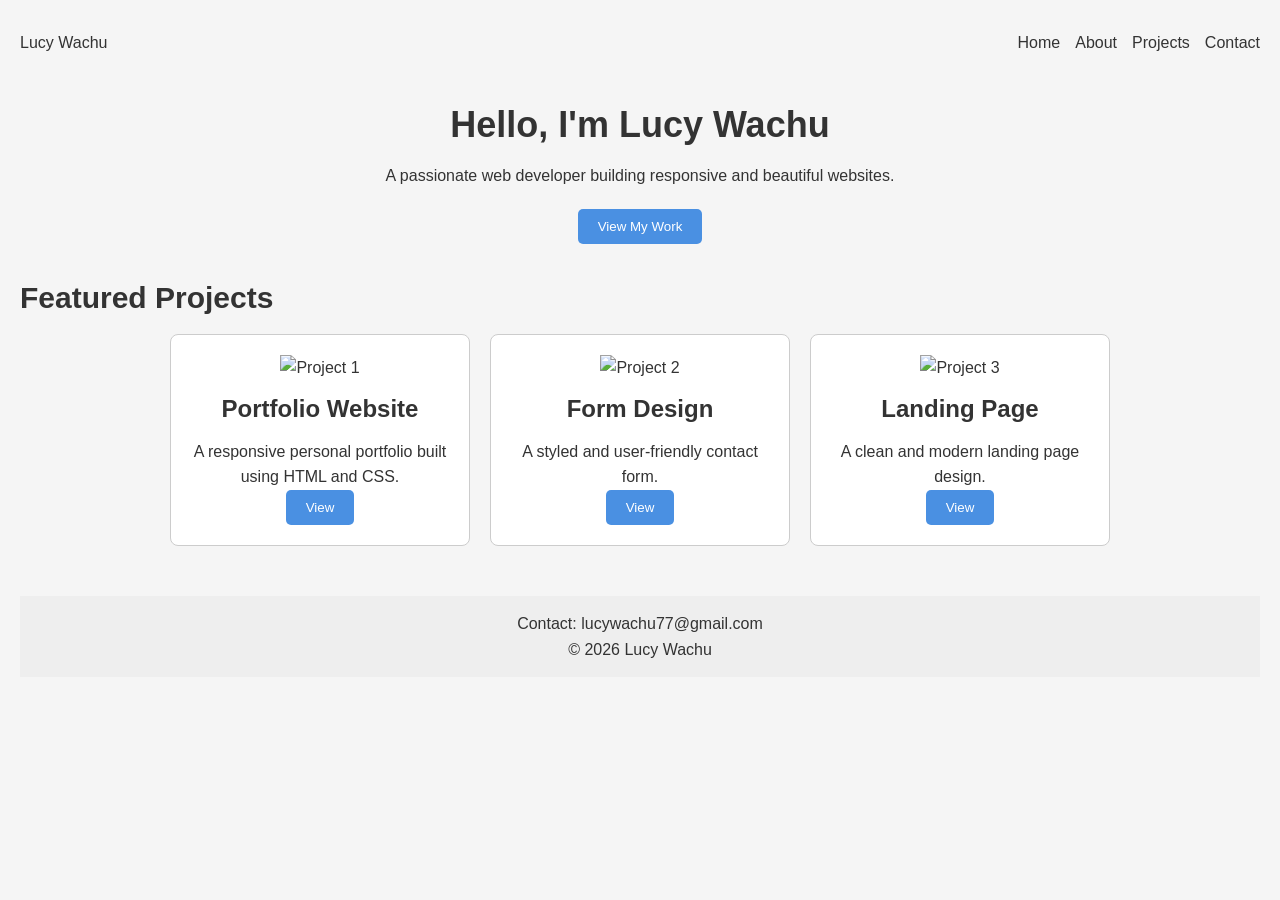
==== index.html @ ddea1f5b "Week 2 portfolio completed: added styles.css, updated HTML and README" ====
<!DOCTYPE html>
<html lang="en">
<head>
    <meta charset="UTF-8">
    <meta name="viewport" content="width=device-width, initial-scale=1.0">
    <title>Lucy Wachu | Home</title>
    <link rel="stylesheet" href="styles.css">
</head>
<body>
    <header>
        <nav class="navbar">
            <div class="logo">Lucy Wachu</div>
            <ul class="nav-links">
                <li><a href="index.html">Home</a></li>
                <li><a href="about.html">About</a></li>
                <li><a href="projects.html">Projects</a></li>
                <li><a href="contacts.html">Contact</a></li>
            </ul>
        </nav>
    </header>

    <main>
        <section class="hero">
            <h1>Hello, I'm Lucy Wachu</h1>
            <p>A passionate web developer building responsive and beautiful websites.</p>
            <button class="button">View My Work</button>
        </section>

        <section class="projects">
            <h2>Featured Projects</h2>
            <div class="card-row">
                <div class="card">
                    <img src="https://via.placeholder.com/300x150" alt="Project 1">
                    <h3>Portfolio Website</h3>
                    <p>A responsive personal portfolio built using HTML and CSS.</p>
                    <button class="button">View</button>
                </div>
                <div class="card">
                    <img src="https://via.placeholder.com/300x150" alt="Project 2">
                    <h3>Form Design</h3>
                    <p>A styled and user-friendly contact form.</p>
                    <button class="button">View</button>
                </div>
                <div class="card">
                    <img src="https://via.placeholder.com/300x150" alt="Project 3">
                    <h3>Landing Page</h3>
                    <p>A clean and modern landing page design.</p>
                    <button class="button">View</button>
                </div>
            </div>
        </section>
    </main>

    <footer>
        <p>Contact: lucywachu77@gmail.com</p>
        <p>&copy; 2026 Lucy Wachu</p>
    </footer>
</body>
</html>
---- styles.css ----
/* Reset default styles */
* {
    margin: 0;
    padding: 0;
    box-sizing: border-box;
}

/* Global Styles */
body {
    font-family: 'Open Sans', sans-serif;
    font-size: 16px;
    line-height: 1.6;
    background-color: #f5f5f5;
    color: #333;
    padding: 20px;
}

/* Headings */
h1 { font-size: 36px; margin-bottom: 15px; }
h2 { font-size: 30px; margin-bottom: 12px; }
h3 { font-size: 24px; margin-bottom: 10px; }
small { font-size: 14px; }

/* Navbar */
.navbar {
    display: flex;
    justify-content: space-between;
    align-items: center;
    padding: 10px 0;
}
.nav-links { 
    list-style: none; 
    display: flex; 
    gap: 15px; 
}
.nav-links li a {
    text-decoration: none;
    color: #333;
    font-weight: 500;
}
.nav-links li a:hover {
    color: #4a90e2;
}

/* Hero Section */
.hero { 
    text-align: center; 
    margin: 30px 0; 
}
.hero h1 { margin-bottom: 10px; }
.hero p { margin-bottom: 20px; }

/* Buttons */
.button {
    padding: 10px 20px;
    background-color: #4a90e2;
    border: none;
    color: #fff;
    cursor: pointer;
    border-radius: 5px;
    transition: all 0.3s ease;
}
.button:hover {
    transform: translateY(-2px);
    box-shadow: 0 4px 6px rgba(0,0,0,0.1);
}

/* Card Layout */
.card-row {
    display: flex;
    flex-wrap: wrap;
    gap: 20px;
    justify-content: center;
}
.card {
    width: 300px;
    padding: 20px;
    border: 1px solid #ccc;
    text-align: center;
    transition: all 0.3s ease;
    border-radius: 8px;
    background-color: #fff;
}
.card img {
    width: 100%;
    height: auto;
    margin-bottom: 10px;
}
.card:hover {
    box-shadow: 0 10px 20px rgba(0,0,0,0.1);
}

/* Forms */
form {
    display: flex;
    flex-direction: column;
    max-width: 500px;
    margin: 20px auto;
}
input, textarea {
    padding: 10px;
    margin-bottom: 15px;
    border: 1px solid #ccc;
    border-radius: 5px;
}
textarea { resize: none; }

/* Footer */
footer {
    text-align: center;
    margin-top: 50px;
    padding: 15px 0;
    background-color: #eee;
    color: #333;
}

/* Responsive Design */
@media (max-width: 768px) {
    .card-row { flex-direction: column; align-items: center; }
    .nav-links { flex-direction: column; gap: 10px; }
}
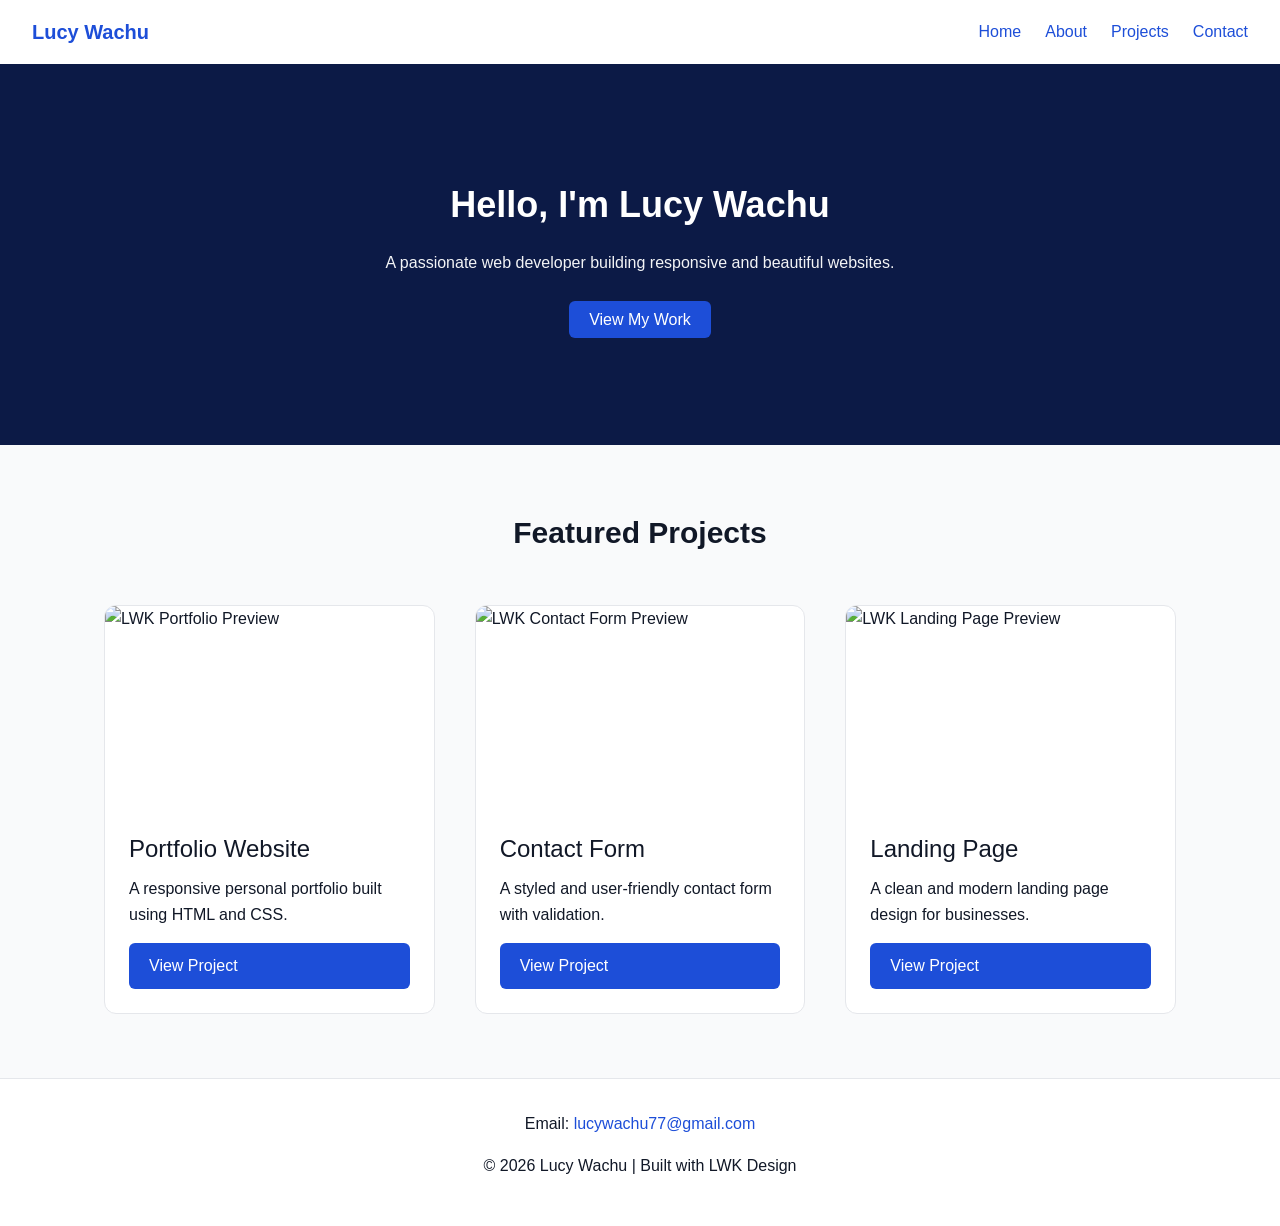
==== commit 621ec8d9: "Add all project files and images for Week 2 portfolio" ====
--- a/index.html
+++ b/index.html
@@ -3,57 +3,88 @@
 <head>
     <meta charset="UTF-8">
     <meta name="viewport" content="width=device-width, initial-scale=1.0">
-    <title>Lucy Wachu | Home</title>
+    <title>Lucy Wachu | Portfolio</title>
+    
+    <!-- Task 3.3: Correct Google Fonts Link -->
+    <link rel="preconnect" href="https://fonts.googleapis.com">
+    <link rel="preconnect" href="https://fonts.gstatic.com" crossorigin>
+    <link href="https://fonts.googleapis.com" rel="stylesheet">
+    
+    <!-- Link to your CSS file -->
     <link rel="stylesheet" href="styles.css">
 </head>
 <body>
+
+    <!-- Task 4.1: Flexbox Navbar -->
     <header>
         <nav class="navbar">
             <div class="logo">Lucy Wachu</div>
             <ul class="nav-links">
+                <!-- Links match your actual file names -->
                 <li><a href="index.html">Home</a></li>
                 <li><a href="about.html">About</a></li>
                 <li><a href="projects.html">Projects</a></li>
-                <li><a href="contacts.html">Contact</a></li>
+                <li><a href="contact-form.html">Contact</a></li>
             </ul>
         </nav>
     </header>
 
     <main>
+        <!-- Task 4.3: Hero Section (Mobile-First) -->
         <section class="hero">
-            <h1>Hello, I'm Lucy Wachu</h1>
-            <p>A passionate web developer building responsive and beautiful websites.</p>
-            <button class="button">View My Work</button>
+            <div class="hero-content">
+                <h1>Hello, I'm Lucy Wachu</h1>
+                <p>A passionate web developer building responsive and beautiful websites.</p>
+                <a href="#projects" class="button primary">View My Work</a>
+            </div>
         </section>
 
-        <section class="projects">
-            <h2>Featured Projects</h2>
-            <div class="card-row">
-                <div class="card">
-                    <img src="https://via.placeholder.com/300x150" alt="Project 1">
-                    <h3>Portfolio Website</h3>
-                    <p>A responsive personal portfolio built using HTML and CSS.</p>
-                    <button class="button">View</button>
-                </div>
-                <div class="card">
-                    <img src="https://via.placeholder.com/300x150" alt="Project 2">
-                    <h3>Form Design</h3>
-                    <p>A styled and user-friendly contact form.</p>
-                    <button class="button">View</button>
-                </div>
-                <div class="card">
-                    <img src="https://via.placeholder.com/300x150" alt="Project 3">
-                    <h3>Landing Page</h3>
-                    <p>A clean and modern landing page design.</p>
-                    <button class="button">View</button>
-                </div>
+        <!-- Task 4.2: CSS Grid Projects Section -->
+        <section id="projects" class="projects-section">
+            <h2 class="section-title">Featured Projects</h2>
+            <div class="projects-grid">
+                
+                <!-- Project 1: Portfolio -->
+                <article class="project-card">
+                    <img src="./images/portfolio.png" alt="LWK Portfolio Preview">
+                    <div class="card-content">
+                        <h3>Portfolio Website</h3>
+                        <p>A responsive personal portfolio built using HTML and CSS.</p>
+                        <a href="portfolio.html" class="button secondary">View Project</a>
+                    </div>
+                </article>
+
+                <!-- Project 2: Contact Form -->
+                <article class="project-card">
+                    <img src="./images/contact-form.png" alt="LWK Contact Form Preview">
+                    <div class="card-content">
+                        <h3>Contact Form</h3>
+                        <p>A styled and user-friendly contact form with validation.</p>
+                        <a href="contact-form.html" class="button secondary">View Project</a>
+                    </div>
+                </article>
+
+                <!-- Project 3: Landing Page -->
+                <article class="project-card">
+                    <img src="./images/landing-page.png" alt="LWK Landing Page Preview">
+                    <div class="card-content">
+                        <h3>Landing Page</h3>
+                        <p>A clean and modern landing page design for businesses.</p>
+                        <a href="landing-page.html" class="button secondary">View Project</a>
+                    </div>
+                </article>
+
             </div>
         </section>
     </main>
 
-    <footer>
-        <p>Contact: lucywachu77@gmail.com</p>
-        <p>&copy; 2026 Lucy Wachu</p>
+    <!-- Task 4.1: Footer Layout -->
+    <footer class="footer">
+        <div class="footer-container">
+            <p>Email: <a href="mailto:lucywachu77@gmail.com">lucywachu77@gmail.com</a></p>
+            <p>&copy; 2026 Lucy Wachu | Built with LWK Design</p>
+        </div>
     </footer>
+
 </body>
-</html>+</html>
--- a/styles.css
+++ b/styles.css
@@ -1,121 +1,200 @@
-/* Reset default styles */
+/* =============================
+   1️⃣ Reset & Base Styles
+============================= */
 * {
     margin: 0;
     padding: 0;
     box-sizing: border-box;
 }
 
-/* Global Styles */
+html {
+    font-size: 16px;
+    scroll-behavior: smooth;
+}
+
 body {
-    font-family: 'Open Sans', sans-serif;
-    font-size: 16px;
+    font-family: 'Open Sans', sans-serif; /* body font */
     line-height: 1.6;
-    background-color: #f5f5f5;
-    color: #333;
-    padding: 20px;
+    color: var(--color-text);
+    background-color: var(--color-background);
+}
+
+/* =============================
+   2️⃣ Color & Typography Variables
+============================= */
+:root {
+    /* Colors */
+    --color-primary: #1d4ed8;       /* blue */
+    --color-primary-light: #3b82f6;
+    --color-primary-dark: #1e40af;
+    --color-secondary: #f59e0b;     /* amber */
+    --color-background: #f9fafb;    /* light gray */
+    --color-text: #111827;          /* dark gray/black */
+    --color-muted: #6b7280;         /* gray */
+
+    /* Typography */
+    --font-xs: 0.75rem;    /* 12px */
+    --font-sm: 0.875rem;   /* 14px */
+    --font-base: 1rem;     /* 16px */
+    --font-lg: 1.125rem;   /* 18px */
+    --font-xl: 1.25rem;    /* 20px */
+    --font-2xl: 1.5rem;    /* 24px */
+    --font-3xl: 1.875rem;  /* 30px */
+    --font-4xl: 2.25rem;   /* 36px */
 }
 
 /* Headings */
-h1 { font-size: 36px; margin-bottom: 15px; }
-h2 { font-size: 30px; margin-bottom: 12px; }
-h3 { font-size: 24px; margin-bottom: 10px; }
-small { font-size: 14px; }
-
-/* Navbar */
-.navbar {
-    display: flex;
-    justify-content: space-between;
-    align-items: center;
-    padding: 10px 0;
-}
-.nav-links { 
-    list-style: none; 
-    display: flex; 
-    gap: 15px; 
-}
-.nav-links li a {
-    text-decoration: none;
-    color: #333;
-    font-weight: 500;
-}
-.nav-links li a:hover {
-    color: #4a90e2;
-}
-
-/* Hero Section */
-.hero { 
-    text-align: center; 
-    margin: 30px 0; 
-}
-.hero h1 { margin-bottom: 10px; }
-.hero p { margin-bottom: 20px; }
-
-/* Buttons */
+h1 { font-size: var(--font-4xl); margin-bottom: 1rem; font-weight: 700; }
+h2 { font-size: var(--font-3xl); margin-bottom: 0.75rem; font-weight: 600; }
+h3 { font-size: var(--font-2xl); margin-bottom: 0.5rem; font-weight: 500; }
+
+/* Paragraphs */
+p { font-size: var(--font-base); margin-bottom: 1rem; color: var(--color-text); }
+
+/* Links */
+a { color: var(--color-primary); text-decoration: none; transition: color 0.3s ease; }
+a:hover { color: var(--color-primary-dark); }
+a:focus { outline: 2px solid var(--color-primary); outline-offset: 2px; }
+
+/* =============================
+   3️⃣ Buttons
+============================= */
 .button {
     padding: 10px 20px;
-    background-color: #4a90e2;
+    background-color: var(--color-primary);
+    color: #fff;
     border: none;
-    color: #fff;
+    border-radius: 6px;
     cursor: pointer;
-    border-radius: 5px;
+    font-size: var(--font-base);
     transition: all 0.3s ease;
 }
+
 .button:hover {
     transform: translateY(-2px);
     box-shadow: 0 4px 6px rgba(0,0,0,0.1);
 }
 
-/* Card Layout */
-.card-row {
-    display: flex;
-    flex-wrap: wrap;
-    gap: 20px;
-    justify-content: center;
-}
-.card {
-    width: 300px;
-    padding: 20px;
-    border: 1px solid #ccc;
+.button:focus {
+    outline: 2px solid var(--color-primary-dark);
+    outline-offset: 2px;
+}
+
+/* =============================
+   4️⃣ Navbar
+============================= */
+.navbar {
+    display: flex;
+    justify-content: space-between;
+    align-items: center;
+    padding: 1rem 2rem;
+    background-color: #fff;
+    box-shadow: 0 2px 4px rgba(0,0,0,0.05);
+}
+
+.navbar .logo {
+    font-weight: 700;
+    font-size: var(--font-xl);
+    color: var(--color-primary);
+}
+
+.nav-links {
+    display: flex;
+    gap: 1.5rem;
+    list-style: none;
+}
+
+.nav-links li a { font-weight: 500; }
+.nav-links li a:hover { color: var(--color-primary-dark); }
+/* =============================
+   5️⃣ Hero Section
+============================= */
+.hero {
     text-align: center;
+    padding: 8rem 1rem;
+    /* Updated to a gradient so your white text is always readable */
+    background: linear-gradient(rgba(0, 0, 0, 0.6), rgba(0, 0, 0, 0.6)), 
+                url('images/hero-bg.jpg') no-repeat center/cover;
+    background-color: var(--color-primary-dark); /* Fallback color */
+    color: #fff;
+}
+
+.hero h1 { color: #fff; }
+.hero p { color: #f3f4f6; margin-bottom: 2rem; }
+
+/* =============================
+   6️⃣ Projects Section (Grid Layout - Task 4.2)
+============================= */
+.projects-section {
+    padding: 4rem 5%;
+    max-width: 1200px;
+    margin: 0 auto;
+}
+
+.section-title {
+    text-align: center;
+    margin-bottom: 3rem;
+}
+
+.projects-grid {
+    display: grid;
+    /* Task 4.2: 3 columns desktop, 2 tablet, 1 mobile */
+    grid-template-columns: repeat(auto-fit, minmax(300px, 1fr));
+    gap: 2.5rem;
+}
+
+.project-card {
+    background-color: #fff;
+    border: 1px solid #e5e7eb;
+    border-radius: 12px;
+    overflow: hidden; /* Keeps image corners rounded */
     transition: all 0.3s ease;
-    border-radius: 8px;
+    display: flex;
+    flex-direction: column;
+}
+
+.project-card img {
+    width: 100%;
+    height: 200px;
+    object-fit: cover; /* Prevents LWK images from stretching */
+}
+
+.card-content {
+    padding: 1.5rem;
+    display: flex;
+    flex-direction: column;
+    flex-grow: 1;
+}
+
+/* Task 4.4: Card Hover effect */
+.project-card:hover {
+    transform: translateY(-10px);
+    box-shadow: 0 20px 25px -5px rgba(0, 0, 0, 0.1);
+}
+
+/* =============================
+   7️⃣ Footer
+============================= */
+footer {
+    padding: 2rem 1rem;
+    text-align: center;
     background-color: #fff;
-}
-.card img {
-    width: 100%;
-    height: auto;
-    margin-bottom: 10px;
-}
-.card:hover {
-    box-shadow: 0 10px 20px rgba(0,0,0,0.1);
-}
-
-/* Forms */
-form {
-    display: flex;
-    flex-direction: column;
-    max-width: 500px;
-    margin: 20px auto;
-}
-input, textarea {
-    padding: 10px;
-    margin-bottom: 15px;
-    border: 1px solid #ccc;
-    border-radius: 5px;
-}
-textarea { resize: none; }
-
-/* Footer */
-footer {
-    text-align: center;
-    margin-top: 50px;
-    padding: 15px 0;
-    background-color: #eee;
-    color: #333;
-}
-
-/* Responsive Design */
-@media (max-width: 768px) {
-    .card-row { flex-direction: column; align-items: center; }
-    .nav-links { flex-direction: column; gap: 10px; }
-}+    border-top: 1px solid #e5e7eb;
+    color: var(--color-muted);
+}
+
+/* =============================
+   8️⃣ Responsive - Mobile First
+============================= */
+@media (min-width: 768px) {
+    .card-row { justify-content: space-between; flex-wrap: wrap; }
+}
+
+@media (min-width: 1024px) {
+    .card-row { justify-content: flex-start; }
+}
+
+@media (min-width: 1280px) {
+    .hero { padding: 7rem 2rem; }
+}
+
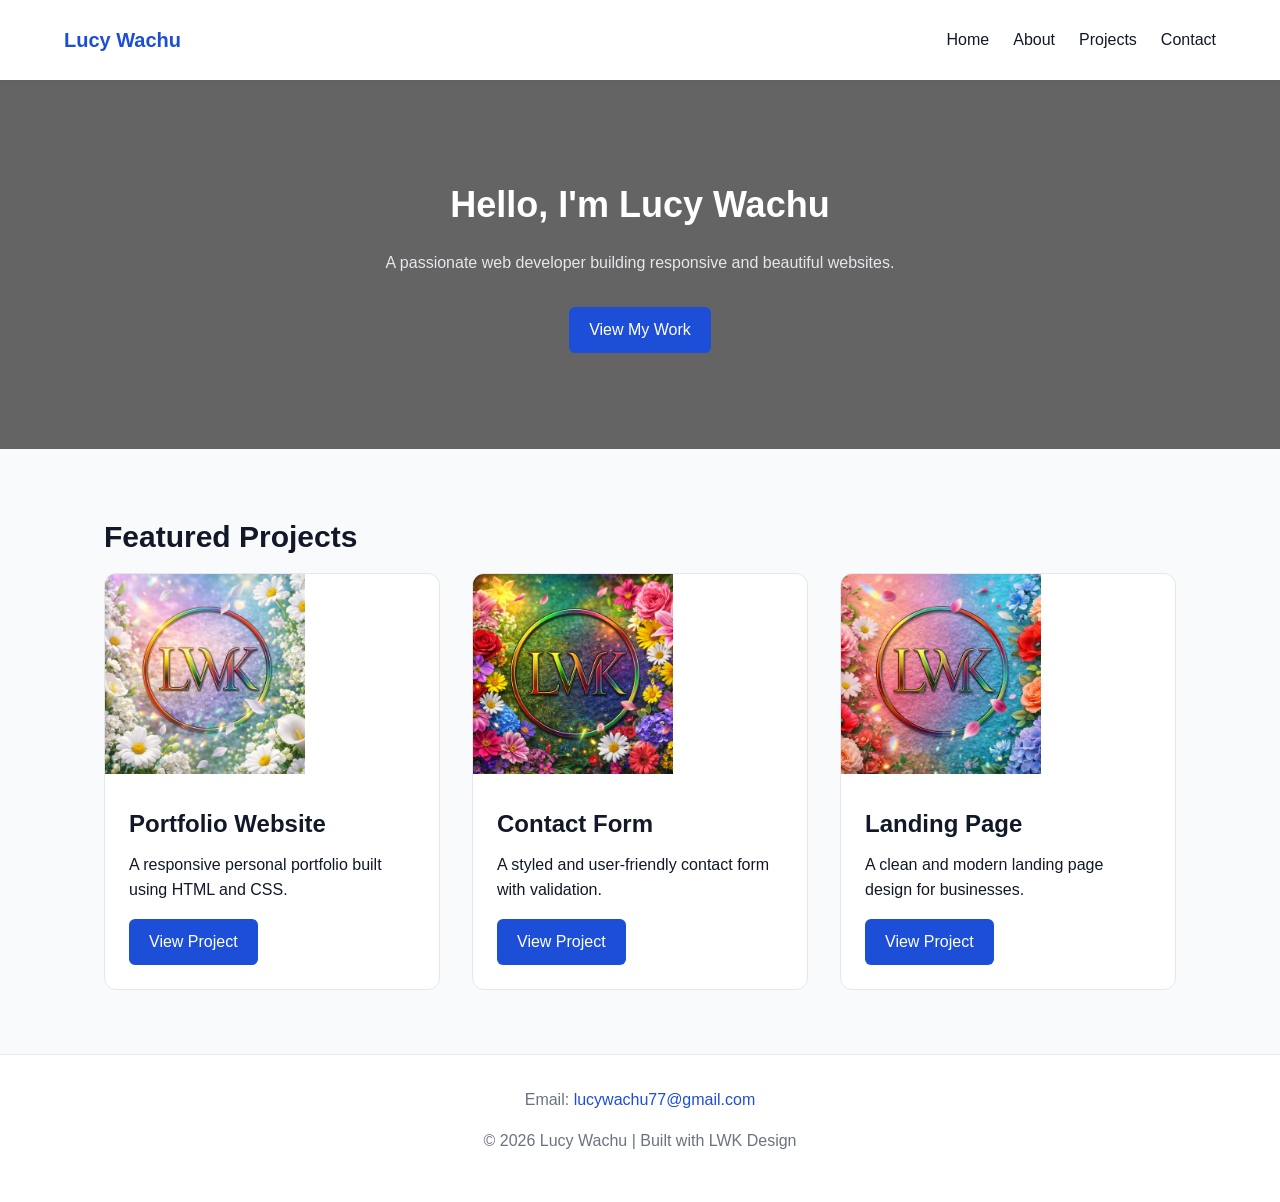
==== commit 89695a47: "Final portfolio update: cleaned HTML, CSS, and navigation" ====
--- a/index.html
+++ b/index.html
@@ -4,87 +4,93 @@
     <meta charset="UTF-8">
     <meta name="viewport" content="width=device-width, initial-scale=1.0">
     <title>Lucy Wachu | Portfolio</title>
-    
-    <!-- Task 3.3: Correct Google Fonts Link -->
+
+    <!-- Google Fonts -->
     <link rel="preconnect" href="https://fonts.googleapis.com">
     <link rel="preconnect" href="https://fonts.gstatic.com" crossorigin>
-    <link href="https://fonts.googleapis.com" rel="stylesheet">
-    
-    <!-- Link to your CSS file -->
+    <link href="https://fonts.googleapis.com/css2?family=Poppins:wght@300;400;600&display=swap" rel="stylesheet">
+
+    <!-- CSS -->
     <link rel="stylesheet" href="styles.css">
 </head>
+
 <body>
 
-    <!-- Task 4.1: Flexbox Navbar -->
-    <header>
-        <nav class="navbar">
-            <div class="logo">Lucy Wachu</div>
-            <ul class="nav-links">
-                <!-- Links match your actual file names -->
-                <li><a href="index.html">Home</a></li>
-                <li><a href="about.html">About</a></li>
-                <li><a href="projects.html">Projects</a></li>
-                <li><a href="contact-form.html">Contact</a></li>
-            </ul>
-        </nav>
-    </header>
+<!-- NAVBAR -->
+<header>
+    <nav class="navbar">
+        <div class="logo">Lucy Wachu</div>
 
-    <main>
-        <!-- Task 4.3: Hero Section (Mobile-First) -->
-        <section class="hero">
-            <div class="hero-content">
-                <h1>Hello, I'm Lucy Wachu</h1>
-                <p>A passionate web developer building responsive and beautiful websites.</p>
-                <a href="#projects" class="button primary">View My Work</a>
-            </div>
-        </section>
+        <ul class="nav-links">
+            <li><a href="index.html">Home</a></li>
+            <li><a href="about.html">About</a></li>
+            <li><a href="projects.html">Projects</a></li>
+            <li><a href="contact-form.html">Contact</a></li>
+        </ul>
+    </nav>
+</header>
 
-        <!-- Task 4.2: CSS Grid Projects Section -->
-        <section id="projects" class="projects-section">
-            <h2 class="section-title">Featured Projects</h2>
-            <div class="projects-grid">
-                
-                <!-- Project 1: Portfolio -->
-                <article class="project-card">
-                    <img src="./images/portfolio.png" alt="LWK Portfolio Preview">
-                    <div class="card-content">
-                        <h3>Portfolio Website</h3>
-                        <p>A responsive personal portfolio built using HTML and CSS.</p>
-                        <a href="portfolio.html" class="button secondary">View Project</a>
-                    </div>
-                </article>
+<main>
 
-                <!-- Project 2: Contact Form -->
-                <article class="project-card">
-                    <img src="./images/contact-form.png" alt="LWK Contact Form Preview">
-                    <div class="card-content">
-                        <h3>Contact Form</h3>
-                        <p>A styled and user-friendly contact form with validation.</p>
-                        <a href="contact-form.html" class="button secondary">View Project</a>
-                    </div>
-                </article>
+    <!-- HERO -->
+    <section class="hero">
+        <div class="hero-content">
+            <h1>Hello, I'm Lucy Wachu</h1>
+            <p>A passionate web developer building responsive and beautiful websites.</p>
 
-                <!-- Project 3: Landing Page -->
-                <article class="project-card">
-                    <img src="./images/landing-page.png" alt="LWK Landing Page Preview">
-                    <div class="card-content">
-                        <h3>Landing Page</h3>
-                        <p>A clean and modern landing page design for businesses.</p>
-                        <a href="landing-page.html" class="button secondary">View Project</a>
-                    </div>
-                </article>
+            <!-- FIXED BUTTON CLASS -->
+            <a href="#projects" class="button">View My Work</a>
+        </div>
+    </section>
 
-            </div>
-        </section>
-    </main>
+    <!-- PROJECTS -->
+    <section id="projects" class="projects-section">
+        <h2 class="section-title">Featured Projects</h2>
 
-    <!-- Task 4.1: Footer Layout -->
-    <footer class="footer">
-        <div class="footer-container">
-            <p>Email: <a href="mailto:lucywachu77@gmail.com">lucywachu77@gmail.com</a></p>
-            <p>&copy; 2026 Lucy Wachu | Built with LWK Design</p>
+        <div class="projects-grid">
+
+            <!-- Project 1 -->
+            <article class="project-card">
+                <img src="./images/portfolio.png" alt="Portfolio Preview" loading="lazy">
+                <div class="card-content">
+                    <h3>Portfolio Website</h3>
+                    <p>A responsive personal portfolio built using HTML and CSS.</p>
+                    <a href="projects.html" class="button button-secondary">View Project</a>
+                </div>
+            </article>
+
+            <!-- Project 2 -->
+            <article class="project-card">
+                <img src="./images/contact-form.png" alt="Contact Form Preview" loading="lazy">
+                <div class="card-content">
+                    <h3>Contact Form</h3>
+                    <p>A styled and user-friendly contact form with validation.</p>
+                    <a href="contact-form.html" class="button button-secondary">View Project</a>
+                </div>
+            </article>
+
+            <!-- Project 3 -->
+            <article class="project-card">
+                <img src="./images/landing-page.png" alt="Landing Page Preview" loading="lazy">
+                <div class="card-content">
+                    <h3>Landing Page</h3>
+                    <p>A clean and modern landing page design for businesses.</p>
+                    <a href="landing-page.html" class="button button-secondary">View Project</a>
+                </div>
+            </article>
+
         </div>
-    </footer>
+    </section>
+
+</main>
+
+<!-- FOOTER -->
+<footer class="footer">
+    <div class="footer-container">
+        <p>Email: <a href="mailto:lucywachu77@gmail.com">lucywachu77@gmail.com</a></p>
+        <p>&copy; 2026 Lucy Wachu | Built with LWK Design</p>
+    </div>
+</footer>
 
 </body>
-</html>
+</html>
--- a/styles.css
+++ b/styles.css
@@ -1,5 +1,5 @@
 /* =============================
-   1️⃣ Reset & Base Styles
+   1. RESET & BASE
 ============================= */
 * {
     margin: 0;
@@ -12,89 +12,112 @@
     scroll-behavior: smooth;
 }
 
+/* =============================
+   2. VARIABLES
+============================= */
+:root {
+    --color-primary: #1d4ed8;
+    --color-primary-dark: #1e40af;
+    --color-secondary: #f59e0b;
+    --color-background: #f9fafb;
+    --color-text: #111827;
+    --color-muted: #6b7280;
+
+    --font-sm: 0.875rem;
+    --font-base: 1rem;
+    --font-lg: 1.125rem;
+    --font-xl: 1.25rem;
+    --font-2xl: 1.5rem;
+    --font-3xl: 1.875rem;
+    --font-4xl: 2.25rem;
+}
+
 body {
-    font-family: 'Open Sans', sans-serif; /* body font */
+    font-family: 'Open Sans', sans-serif;
     line-height: 1.6;
     color: var(--color-text);
     background-color: var(--color-background);
 }
 
 /* =============================
-   2️⃣ Color & Typography Variables
-============================= */
-:root {
-    /* Colors */
-    --color-primary: #1d4ed8;       /* blue */
-    --color-primary-light: #3b82f6;
-    --color-primary-dark: #1e40af;
-    --color-secondary: #f59e0b;     /* amber */
-    --color-background: #f9fafb;    /* light gray */
-    --color-text: #111827;          /* dark gray/black */
-    --color-muted: #6b7280;         /* gray */
-
-    /* Typography */
-    --font-xs: 0.75rem;    /* 12px */
-    --font-sm: 0.875rem;   /* 14px */
-    --font-base: 1rem;     /* 16px */
-    --font-lg: 1.125rem;   /* 18px */
-    --font-xl: 1.25rem;    /* 20px */
-    --font-2xl: 1.5rem;    /* 24px */
-    --font-3xl: 1.875rem;  /* 30px */
-    --font-4xl: 2.25rem;   /* 36px */
-}
-
-/* Headings */
-h1 { font-size: var(--font-4xl); margin-bottom: 1rem; font-weight: 700; }
-h2 { font-size: var(--font-3xl); margin-bottom: 0.75rem; font-weight: 600; }
-h3 { font-size: var(--font-2xl); margin-bottom: 0.5rem; font-weight: 500; }
-
-/* Paragraphs */
-p { font-size: var(--font-base); margin-bottom: 1rem; color: var(--color-text); }
-
-/* Links */
-a { color: var(--color-primary); text-decoration: none; transition: color 0.3s ease; }
-a:hover { color: var(--color-primary-dark); }
-a:focus { outline: 2px solid var(--color-primary); outline-offset: 2px; }
-
-/* =============================
-   3️⃣ Buttons
+   3. GLOBAL ELEMENTS
+============================= */
+img {
+    max-width: 100%;
+    height: auto;
+}
+
+h1 {
+    font-size: var(--font-4xl);
+    margin-bottom: 1rem;
+}
+
+h2 {
+    font-size: var(--font-3xl);
+    margin-bottom: 0.75rem;
+}
+
+h3 {
+    font-size: var(--font-2xl);
+    margin-bottom: 0.5rem;
+}
+
+p {
+    font-size: var(--font-base);
+    margin-bottom: 1rem;
+}
+
+a {
+    color: var(--color-primary);
+    text-decoration: none;
+}
+
+a:hover {
+    color: var(--color-primary-dark);
+}
+
+/* =============================
+   4. BUTTONS
 ============================= */
 .button {
+    display: inline-block;
     padding: 10px 20px;
     background-color: var(--color-primary);
     color: #fff;
+    border-radius: 6px;
     border: none;
-    border-radius: 6px;
     cursor: pointer;
-    font-size: var(--font-base);
-    transition: all 0.3s ease;
+    transition: 0.3s ease;
 }
 
 .button:hover {
     transform: translateY(-2px);
-    box-shadow: 0 4px 6px rgba(0,0,0,0.1);
+}
+
+.button:active {
+    transform: scale(0.98);
 }
 
 .button:focus {
-    outline: 2px solid var(--color-primary-dark);
+    outline: 3px solid var(--color-secondary);
     outline-offset: 2px;
 }
 
 /* =============================
-   4️⃣ Navbar
+   5. NAVBAR
 ============================= */
 .navbar {
     display: flex;
     justify-content: space-between;
     align-items: center;
-    padding: 1rem 2rem;
-    background-color: #fff;
+    padding: 1.5rem 5%;
+    background: #fff;
     box-shadow: 0 2px 4px rgba(0,0,0,0.05);
 }
 
-.navbar .logo {
+.logo {
+    font-size: var(--font-xl);
     font-weight: 700;
-    font-size: var(--font-xl);
     color: var(--color-primary);
 }
 
@@ -104,97 +127,131 @@
     list-style: none;
 }
 
-.nav-links li a { font-weight: 500; }
-.nav-links li a:hover { color: var(--color-primary-dark); }
-/* =============================
-   5️⃣ Hero Section
+.nav-links a {
+    color: var(--color-text);
+    font-weight: 500;
+    transition: 0.3s;
+}
+
+.nav-links a:hover {
+    color: var(--color-primary);
+}
+
+/* =============================
+   6. HERO SECTION
 ============================= */
 .hero {
     text-align: center;
-    padding: 8rem 1rem;
-    /* Updated to a gradient so your white text is always readable */
-    background: linear-gradient(rgba(0, 0, 0, 0.6), rgba(0, 0, 0, 0.6)), 
-                url('images/hero-bg.jpg') no-repeat center/cover;
-    background-color: var(--color-primary-dark); /* Fallback color */
+    padding: 6rem 1rem;
     color: #fff;
-}
-
-.hero h1 { color: #fff; }
-.hero p { color: #f3f4f6; margin-bottom: 2rem; }
-
-/* =============================
-   6️⃣ Projects Section (Grid Layout - Task 4.2)
+    background: linear-gradient(rgba(0,0,0,0.6), rgba(0,0,0,0.6)),
+    url('images/hero-bg.jpg') center/cover no-repeat;
+}
+
+.hero p {
+    color: #e5e7eb;
+    margin-bottom: 2rem;
+}
+
+/* =============================
+   7. PROJECTS SECTION
 ============================= */
 .projects-section {
     padding: 4rem 5%;
     max-width: 1200px;
-    margin: 0 auto;
-}
-
-.section-title {
-    text-align: center;
-    margin-bottom: 3rem;
+    margin: auto;
 }
 
 .projects-grid {
     display: grid;
-    /* Task 4.2: 3 columns desktop, 2 tablet, 1 mobile */
-    grid-template-columns: repeat(auto-fit, minmax(300px, 1fr));
-    gap: 2.5rem;
+    grid-template-columns: 1fr;
+    gap: 2rem;
 }
 
 .project-card {
-    background-color: #fff;
+    background: #fff;
+    border-radius: 12px;
+    overflow: hidden;
     border: 1px solid #e5e7eb;
-    border-radius: 12px;
-    overflow: hidden; /* Keeps image corners rounded */
-    transition: all 0.3s ease;
-    display: flex;
-    flex-direction: column;
+    transition: 0.3s ease;
+}
+
+.project-card:hover {
+    transform: translateY(-8px);
+    box-shadow: 0 15px 25px rgba(0,0,0,0.1);
 }
 
 .project-card img {
-    width: 100%;
     height: 200px;
-    object-fit: cover; /* Prevents LWK images from stretching */
+    object-fit: cover;
 }
 
 .card-content {
     padding: 1.5rem;
-    display: flex;
-    flex-direction: column;
-    flex-grow: 1;
-}
-
-/* Task 4.4: Card Hover effect */
-.project-card:hover {
-    transform: translateY(-10px);
-    box-shadow: 0 20px 25px -5px rgba(0, 0, 0, 0.1);
-}
-
-/* =============================
-   7️⃣ Footer
+}
+
+/* =============================
+   8. FORM
+============================= */
+form {
+    max-width: 600px;
+    margin: auto;
+}
+
+input,
+textarea {
+    width: 100%;
+    padding: 10px;
+    margin-bottom: 1rem;
+    border: 1px solid #ccc;
+    border-radius: 6px;
+}
+
+input:focus,
+textarea:focus {
+    outline: 2px solid var(--color-primary);
+}
+
+input:invalid {
+    border-color: red;
+}
+
+/* =============================
+   9. FOOTER
 ============================= */
 footer {
-    padding: 2rem 1rem;
     text-align: center;
-    background-color: #fff;
+    padding: 2rem;
+    background: #fff;
     border-top: 1px solid #e5e7eb;
     color: var(--color-muted);
 }
 
 /* =============================
-   8️⃣ Responsive - Mobile First
+   10. RESPONSIVE DESIGN
 ============================= */
 @media (min-width: 768px) {
-    .card-row { justify-content: space-between; flex-wrap: wrap; }
+    .projects-grid {
+        grid-template-columns: repeat(2, 1fr);
+    }
 }
 
 @media (min-width: 1024px) {
-    .card-row { justify-content: flex-start; }
-}
-
-@media (min-width: 1280px) {
-    .hero { padding: 7rem 2rem; }
-}
-
+    .projects-grid {
+        grid-template-columns: repeat(3, 1fr);
+    }
+}
+
+@media (max-width: 768px) {
+    .navbar {
+        flex-direction: column;
+        align-items: flex-start;
+    }
+
+    .nav-links {
+        flex-direction: column;
+        width: 100%;
+        gap: 1rem;
+        margin-top: 1rem;
+    }
+}
